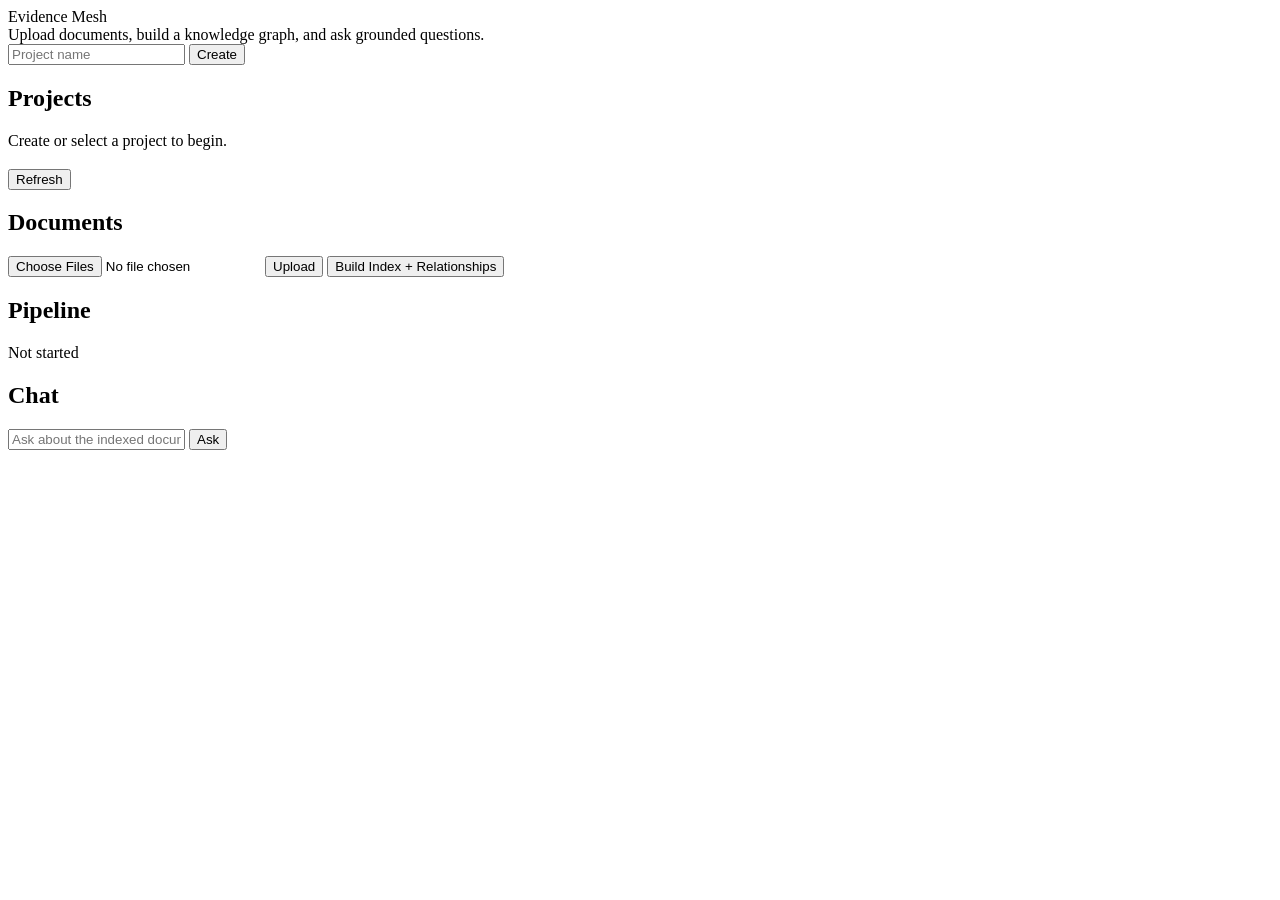
==== core_rag_app/frontend/index.html @ e12eeb80 "Add PBQ playbook context caching" ====
﻿<!doctype html>
<html lang="en">
  <head>
    <meta charset="utf-8" />
    <meta name="viewport" content="width=device-width, initial-scale=1" />
    <title>Evidence Mesh</title>
    <link rel="stylesheet" href="/static/styles.css" />
  </head>
  <body>
    <main class="shell">
      <header class="topbar">
        <div>
          <div class="brand">Evidence Mesh</div>
          <div class="subtitle">Upload documents, build a knowledge graph, and ask grounded questions.</div>
        </div>
        <form id="project-form" class="new-project">
          <input id="project-name" type="text" placeholder="Project name" />
          <button type="submit">Create</button>
        </form>
      </header>

      <section class="layout">
        <aside class="panel">
          <h2>Projects</h2>
          <div id="projects" class="project-list"></div>
        </aside>

        <section class="workspace">
          <div id="empty-state" class="empty">
            Create or select a project to begin.
          </div>

          <div id="project-view" class="hidden">
            <div class="project-head">
              <div>
                <h1 id="active-title"></h1>
                <div id="active-stats" class="muted"></div>
              </div>
              <button id="refresh" type="button">Refresh</button>
            </div>

            <section class="panel">
              <h2>Documents</h2>
              <form id="upload-form" class="upload">
                <input id="files" type="file" multiple />
                <button type="submit">Upload</button>
                <button id="build-index" type="button">Build Index + Relationships</button>
              </form>
              <div id="documents" class="documents"></div>
            </section>

            <section class="panel">
              <h2>Pipeline</h2>
              <div id="progress-label" class="status">Not started</div>
              <div class="bar"><div id="progress-bar"></div></div>
              <pre id="progress-json"></pre>
            </section>

            <section class="panel chat-panel">
              <h2>Chat</h2>
              <div id="chat-log" class="chat-log"></div>
              <form id="chat-form" class="chat-form">
                <input id="question" type="text" placeholder="Ask about the indexed documents" />
                <button type="submit">Ask</button>
              </form>
            </section>
          </div>
        </section>
      </section>
    </main>
    <script src="/static/app.js"></script>
  </body>
</html>
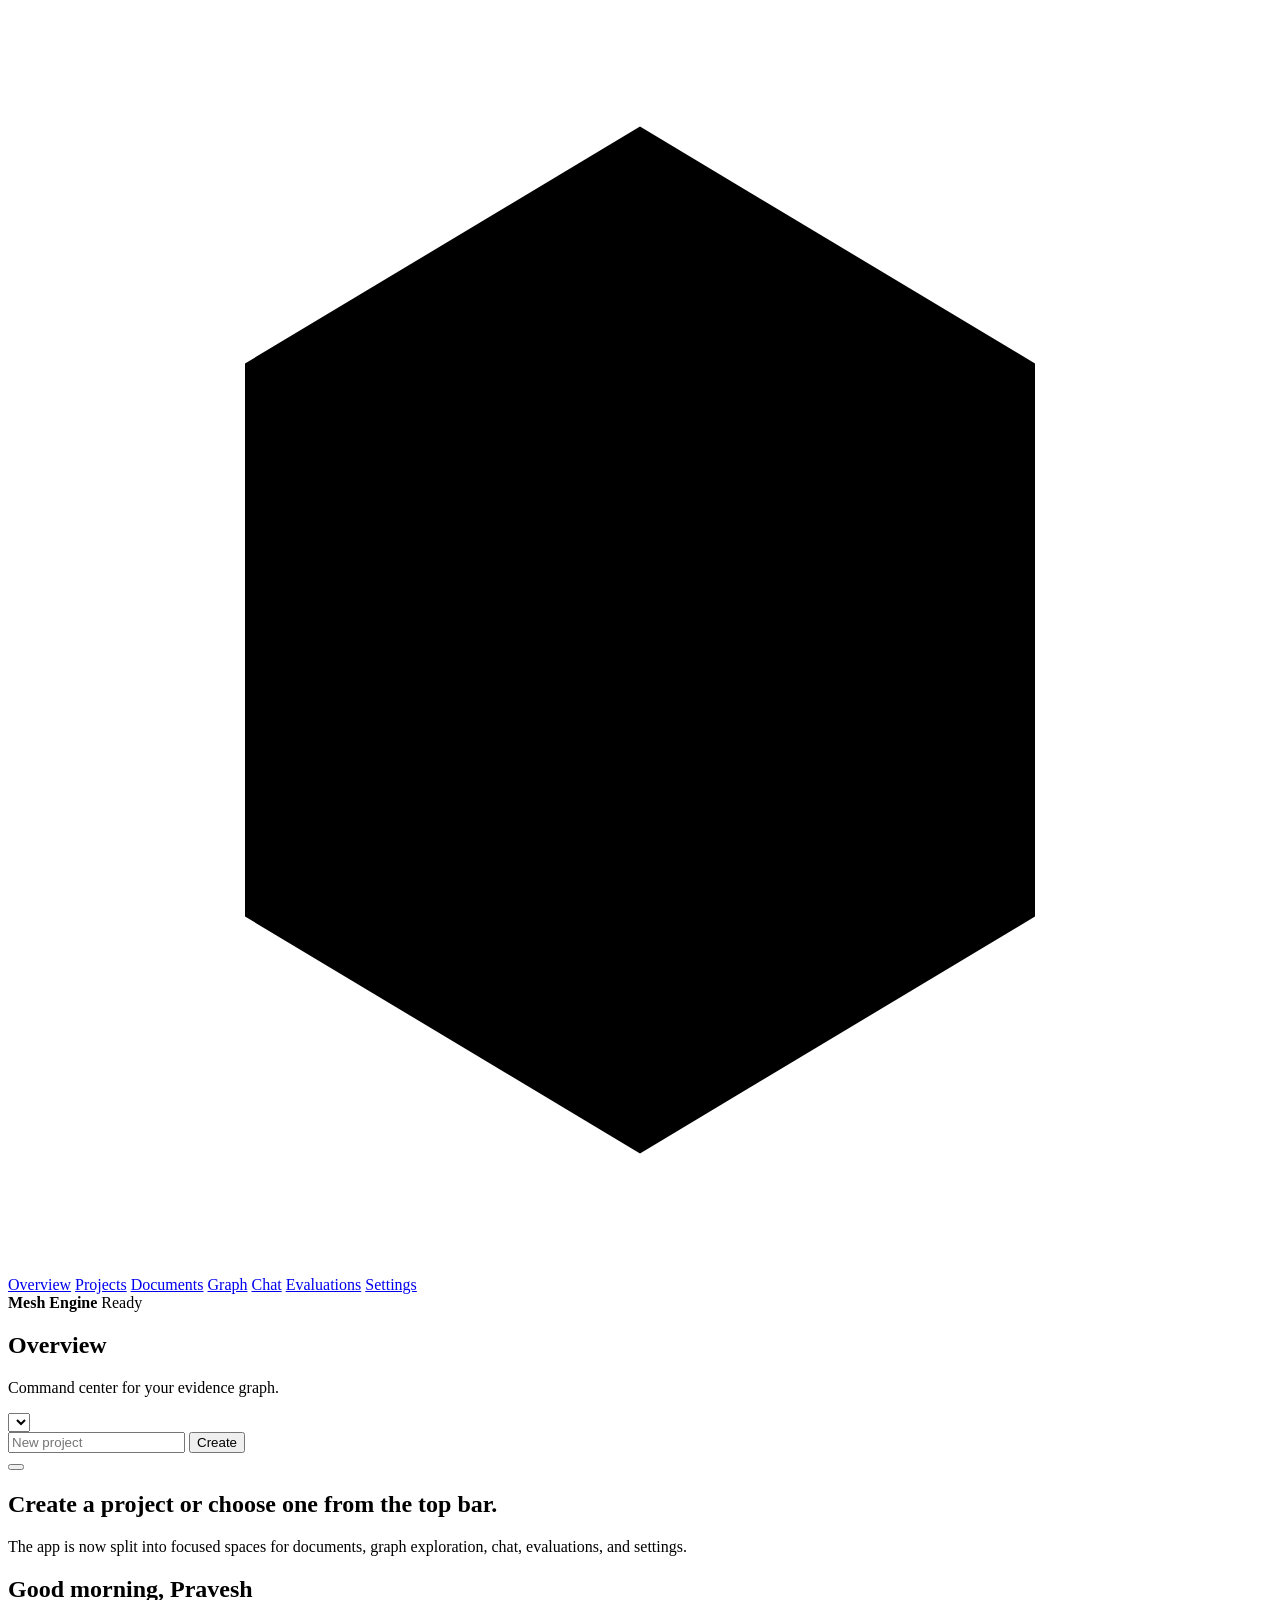
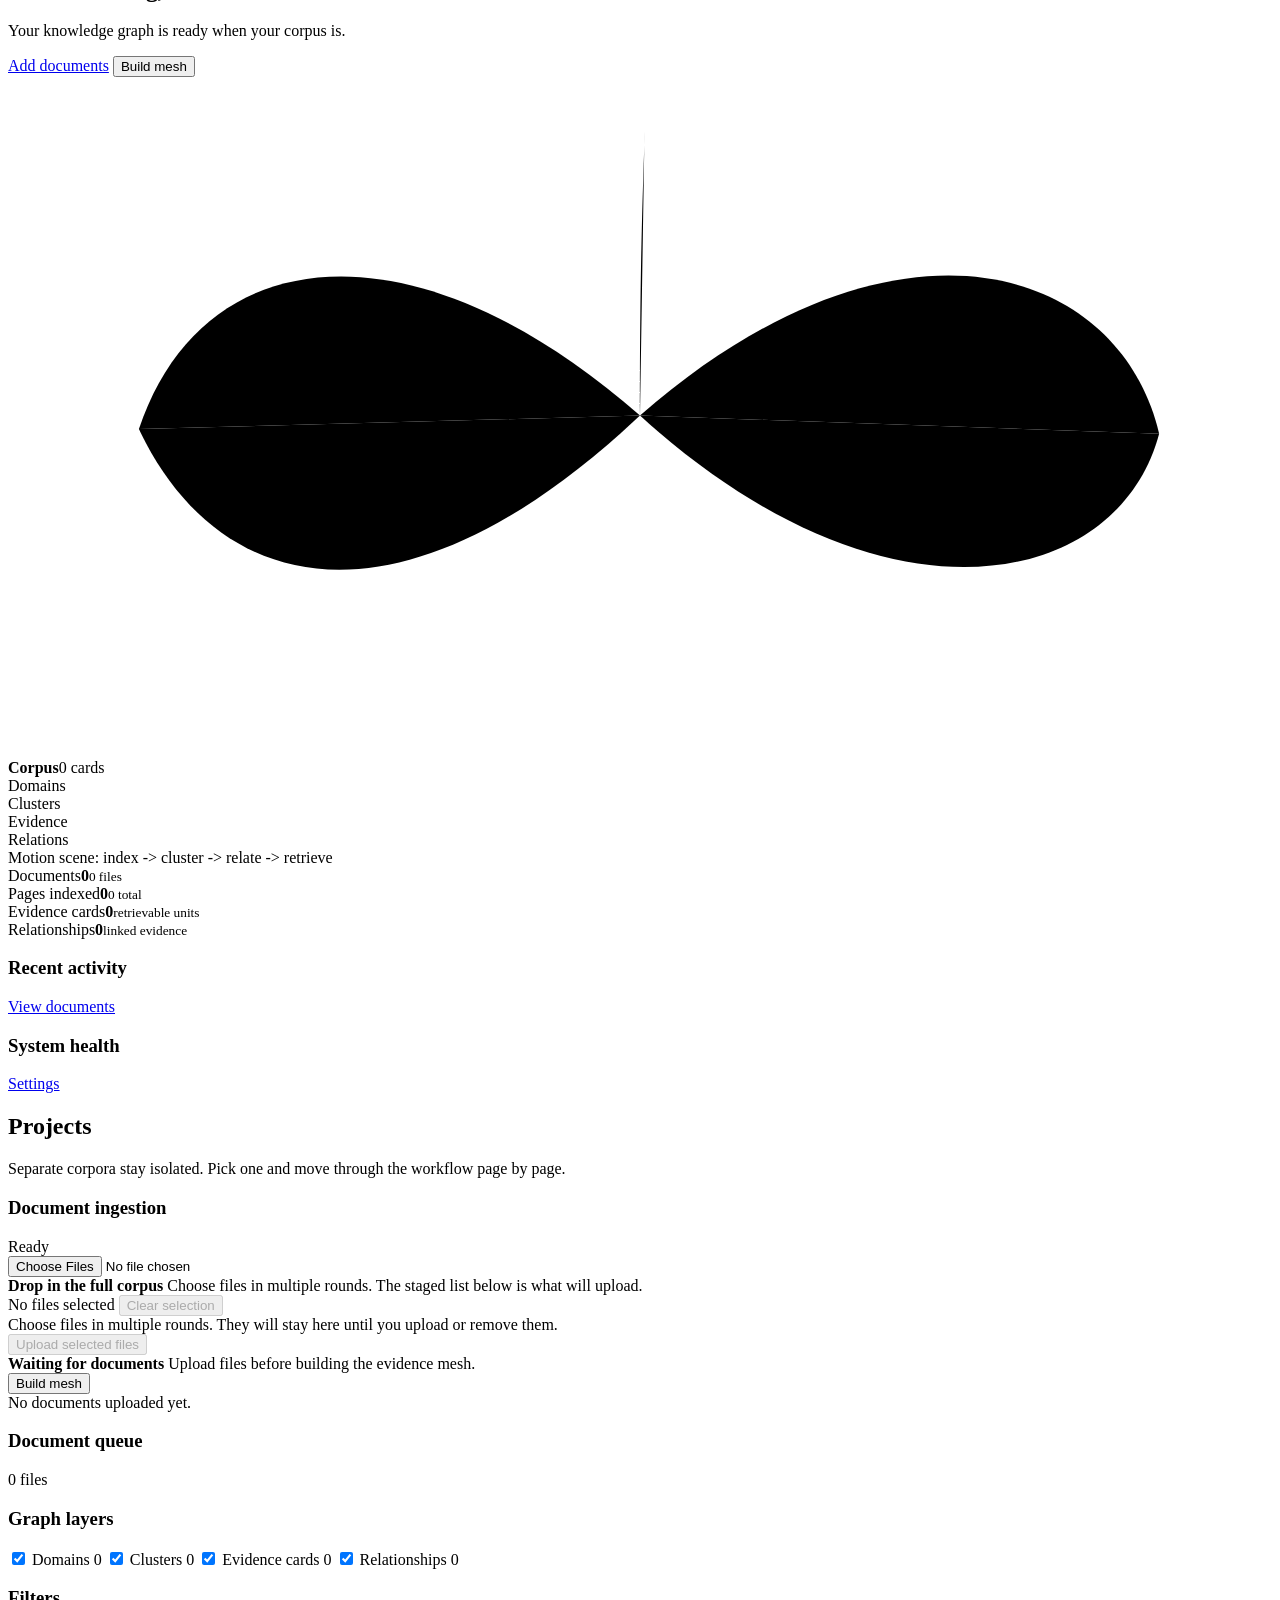
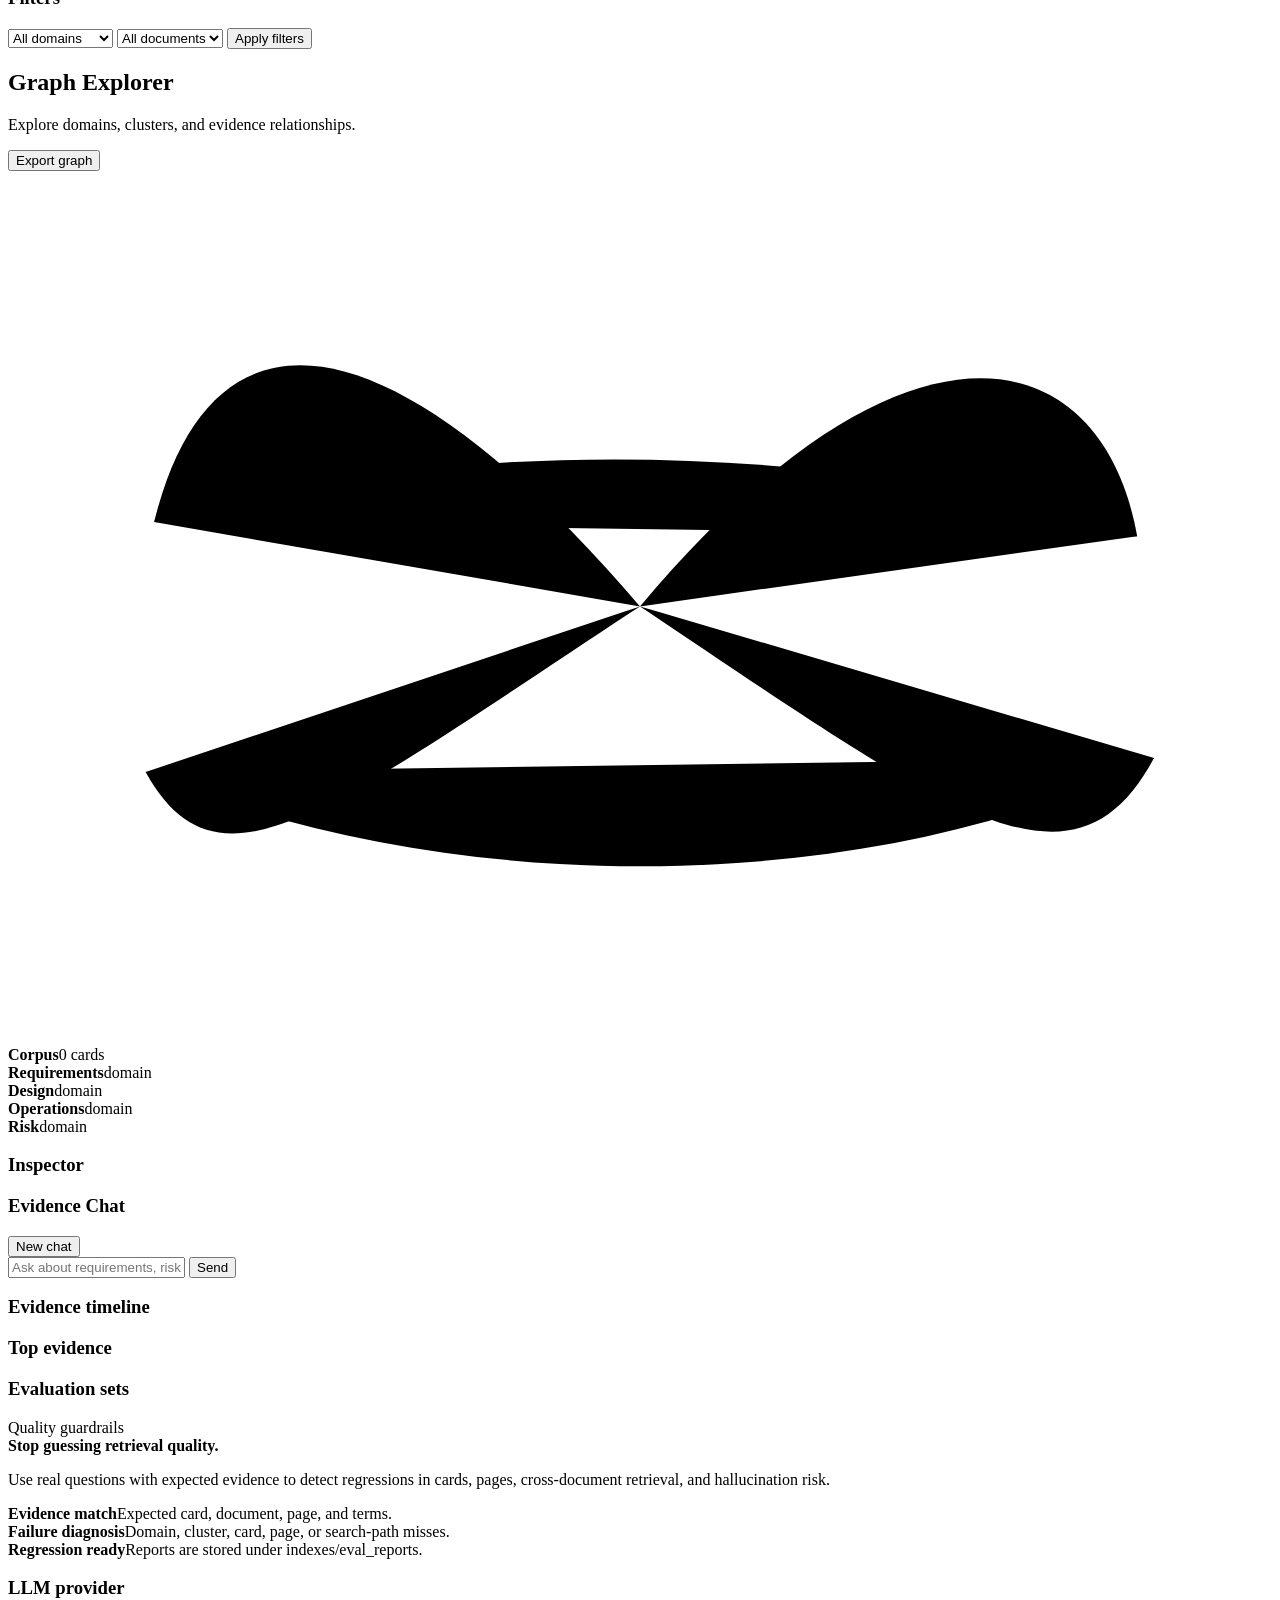
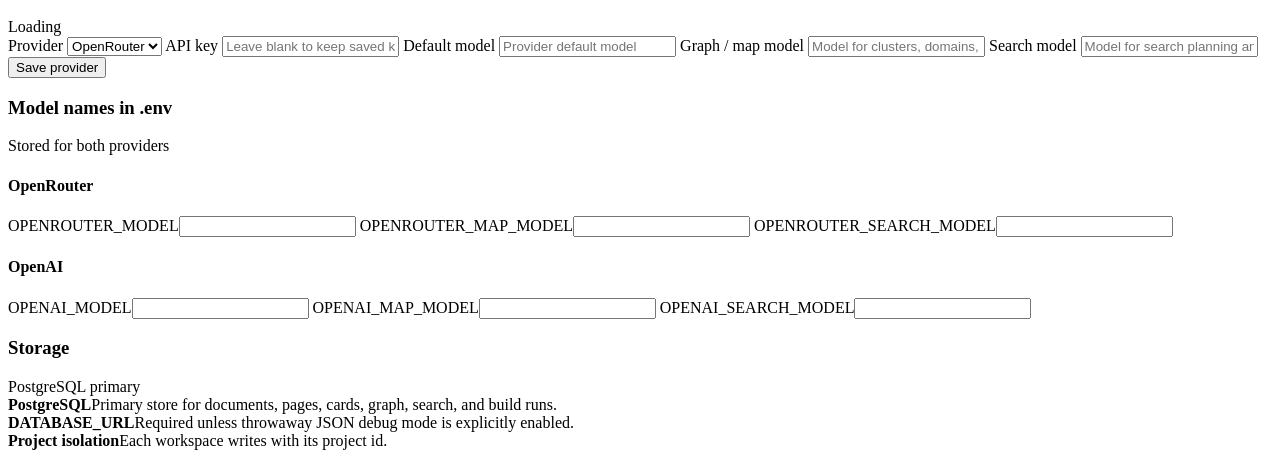
==== commit 295d685e: "Add core RAG application" ====
--- a/core_rag_app/frontend/index.html
+++ b/core_rag_app/frontend/index.html
@@ -1,75 +1,301 @@
-﻿<!doctype html>
+<!doctype html>
 <html lang="en">
   <head>
     <meta charset="utf-8" />
     <meta name="viewport" content="width=device-width, initial-scale=1" />
     <title>Evidence Mesh</title>
-    <link rel="stylesheet" href="/static/styles.css" />
+    <link rel="stylesheet" href="/static/styles.css?v=evidence-mesh-pages-4" />
   </head>
   <body>
-    <main class="shell">
-      <header class="topbar">
-        <div>
-          <div class="brand">Evidence Mesh</div>
-          <div class="subtitle">Upload documents, build a knowledge graph, and ask grounded questions.</div>
+    <main class="app">
+      <aside class="side">
+        <a class="logo" href="#/overview" aria-label="Evidence Mesh overview">
+          <svg viewBox="0 0 64 64" aria-hidden="true">
+            <path d="M32 6 52 18v28L32 58 12 46V18L32 6Z"></path>
+            <path d="M32 6v22m20-10-20 10m-20-10 20 10m0 0v30m0-30L12 46m20-18 20 18"></path>
+          </svg>
+        </a>
+        <nav id="nav" class="nav" aria-label="Main navigation">
+          <a href="#/overview" data-route="overview" class="active"><span data-icon="home"></span>Overview</a>
+          <a href="#/projects" data-route="projects"><span data-icon="folder"></span>Projects</a>
+          <a href="#/documents" data-route="documents"><span data-icon="doc"></span>Documents</a>
+          <a href="#/graph" data-route="graph"><span data-icon="graph"></span>Graph</a>
+          <a href="#/chat" data-route="chat"><span data-icon="chat"></span>Chat</a>
+          <a href="#/evaluations" data-route="evaluations"><span data-icon="eval"></span>Evaluations</a>
+          <a href="#/settings" data-route="settings"><span data-icon="settings"></span>Settings</a>
+        </nav>
+        <div class="side-foot">
+          <div class="status-dot"></div>
+          <div>
+            <strong>Mesh Engine</strong>
+            <span id="engine-status">Ready</span>
+          </div>
         </div>
-        <form id="project-form" class="new-project">
-          <input id="project-name" type="text" placeholder="Project name" />
-          <button type="submit">Create</button>
-        </form>
-      </header>
-
-      <section class="layout">
-        <aside class="panel">
-          <h2>Projects</h2>
-          <div id="projects" class="project-list"></div>
-        </aside>
-
-        <section class="workspace">
-          <div id="empty-state" class="empty">
-            Create or select a project to begin.
+      </aside>
+
+      <section class="main">
+        <header class="topbar">
+          <div>
+            <h1 id="page-title">Overview</h1>
+            <p id="page-subtitle">Command center for your evidence graph.</p>
           </div>
-
-          <div id="project-view" class="hidden">
-            <div class="project-head">
-              <div>
-                <h1 id="active-title"></h1>
-                <div id="active-stats" class="muted"></div>
+          <div class="top-actions">
+            <select id="project-select" aria-label="Select project"></select>
+            <form id="project-form" class="quick-create">
+              <input id="project-name" type="text" placeholder="New project" />
+              <button type="submit">Create</button>
+            </form>
+            <button id="refresh" class="icon-button" type="button" title="Refresh">
+              <span data-icon="refresh"></span>
+            </button>
+          </div>
+        </header>
+
+        <section id="empty-state" class="page empty-page">
+          <div class="empty-orbit">
+            <div class="empty-core"></div>
+            <i></i><i></i><i></i><i></i><i></i>
+          </div>
+          <h2>Create a project or choose one from the top bar.</h2>
+          <p>The app is now split into focused spaces for documents, graph exploration, chat, evaluations, and settings.</p>
+        </section>
+
+        <div id="project-view" class="hidden">
+          <section id="route-overview" class="page active-page">
+            <div class="hero-layout">
+              <div class="hero-copy">
+                <h2>Good morning, Pravesh</h2>
+                <p id="overview-copy">Your knowledge graph is ready when your corpus is.</p>
+                <div class="hero-actions">
+                  <a class="primary-link" href="#/documents">Add documents</a>
+                  <button id="build-index-overview" type="button">Build mesh</button>
+                </div>
               </div>
-              <button id="refresh" type="button">Refresh</button>
-            </div>
-
-            <section class="panel">
-              <h2>Documents</h2>
-              <form id="upload-form" class="upload">
-                <input id="files" type="file" multiple />
-                <button type="submit">Upload</button>
-                <button id="build-index" type="button">Build Index + Relationships</button>
-              </form>
-              <div id="documents" class="documents"></div>
-            </section>
-
-            <section class="panel">
-              <h2>Pipeline</h2>
-              <div id="progress-label" class="status">Not started</div>
-              <div class="bar"><div id="progress-bar"></div></div>
-              <pre id="progress-json"></pre>
-            </section>
-
-            <section class="panel chat-panel">
-              <h2>Chat</h2>
-              <div id="chat-log" class="chat-log"></div>
-              <form id="chat-form" class="chat-form">
-                <input id="question" type="text" placeholder="Ask about the indexed documents" />
-                <button type="submit">Ask</button>
-              </form>
-            </section>
-          </div>
-        </section>
+              <div class="remotion-card">
+                <div class="scene-stage" aria-label="Animated evidence mesh preview">
+                  <svg viewBox="0 0 560 300" aria-hidden="true">
+                    <path class="scene-line l1" d="M280 150 C180 62 86 72 58 156"></path>
+                    <path class="scene-line l2" d="M280 150 C392 52 492 82 510 158"></path>
+                    <path class="scene-line l3" d="M280 150 C176 248 94 232 58 156"></path>
+                    <path class="scene-line l4" d="M280 150 C390 250 492 226 510 158"></path>
+                    <path class="scene-line l5" d="M280 150 C280 64 282 38 282 24"></path>
+                  </svg>
+                  <div class="scene-node center-node"><strong id="scene-project">Corpus</strong><span id="scene-cards">0 cards</span></div>
+                  <div class="scene-node s1">Domains</div>
+                  <div class="scene-node s2">Clusters</div>
+                  <div class="scene-node s3">Evidence</div>
+                  <div class="scene-node s4">Relations</div>
+                  <div class="scene-caption">Motion scene: index -> cluster -> relate -> retrieve</div>
+                </div>
+              </div>
+            </div>
+            <div class="stat-row">
+              <article><span>Documents</span><strong id="metric-docs">0</strong><small id="document-count-pill">0 files</small></article>
+              <article><span>Pages indexed</span><strong id="metric-pages">0</strong><small id="metric-page-total">0 total</small></article>
+              <article><span>Evidence cards</span><strong id="metric-cards">0</strong><small>retrievable units</small></article>
+              <article><span>Relationships</span><strong id="metric-relationships">0</strong><small>linked evidence</small></article>
+            </div>
+            <div class="overview-grid">
+              <section class="panel">
+                <div class="panel-head"><h3>Recent activity</h3><a href="#/documents">View documents</a></div>
+                <div id="activity-list" class="activity-list"></div>
+              </section>
+              <section class="panel">
+                <div class="panel-head"><h3>System health</h3><a href="#/settings">Settings</a></div>
+                <div id="health-list" class="health-list"></div>
+              </section>
+            </div>
+          </section>
+
+          <section id="route-projects" class="page">
+            <div class="section-shell">
+              <div class="section-intro"><h2>Projects</h2><p>Separate corpora stay isolated. Pick one and move through the workflow page by page.</p></div>
+              <div id="project-grid" class="project-grid"></div>
+            </div>
+          </section>
+
+          <section id="route-documents" class="page">
+            <div class="documents-page">
+              <section class="panel ingest-panel">
+                <div class="panel-head"><h3>Document ingestion</h3><span id="upload-stage">Ready</span></div>
+                <form id="upload-form" class="dropzone">
+                  <input id="files" type="file" multiple />
+                  <div>
+                    <strong>Drop in the full corpus</strong>
+                    <span>Choose files in multiple rounds. The staged list below is what will upload.</span>
+                  </div>
+                  <div class="staged-head">
+                    <span id="staged-upload-count">No files selected</span>
+                    <button id="clear-staged-files" type="button" disabled>Clear selection</button>
+                  </div>
+                  <div id="staged-upload-list" class="staged-upload-list">
+                    <div class="staged-empty">Choose files in multiple rounds. They will stay here until you upload or remove them.</div>
+                  </div>
+                  <button id="upload-submit" type="submit" disabled>Upload selected files</button>
+                </form>
+                <div class="build-line">
+                  <div>
+                    <strong id="status-title">Waiting for documents</strong>
+                    <span id="engine-detail">Upload files before building the evidence mesh.</span>
+                  </div>
+                  <button id="build-index" type="button">Build mesh</button>
+                </div>
+                <div class="progress-track"><div id="progress-bar"></div></div>
+                <div id="progress-label" class="progress-label">No documents uploaded yet.</div>
+              </section>
+              <section class="panel">
+                <div class="panel-head"><h3>Document queue</h3><span id="queue-count">0 files</span></div>
+                <div id="documents-list" class="document-list"></div>
+              </section>
+            </div>
+          </section>
+
+          <section id="route-graph" class="page">
+            <div class="graph-page">
+              <aside class="panel graph-controls">
+                <h3>Graph layers</h3>
+                <label><input type="checkbox" checked /> Domains <span id="metric-domains">0</span></label>
+                <label><input type="checkbox" checked /> Clusters <span id="metric-clusters">0</span></label>
+                <label><input type="checkbox" checked /> Evidence cards <span id="graph-card-count">0</span></label>
+                <label><input type="checkbox" checked /> Relationships <span id="graph-relation-count">0</span></label>
+                <h3>Filters</h3>
+                <select><option>All domains</option><option>Requirements</option><option>Operations</option></select>
+                <select><option>All documents</option></select>
+                <button type="button">Apply filters</button>
+              </aside>
+              <section class="graph-canvas panel">
+                <div class="canvas-toolbar">
+                  <div><h2>Graph Explorer</h2><p>Explore domains, clusters, and evidence relationships.</p></div>
+                  <button type="button">Export graph</button>
+                </div>
+                <div class="force-graph" aria-label="Evidence graph visualization">
+                  <svg viewBox="0 0 900 620" preserveAspectRatio="none">
+                    <path d="M450 310 C260 88 142 96 104 250"></path>
+                    <path d="M450 310 C636 88 778 116 804 260"></path>
+                    <path d="M450 310 C228 456 150 522 98 428"></path>
+                    <path d="M450 310 C668 456 758 526 816 418"></path>
+                    <path d="M450 310 C450 142 450 82 450 42"></path>
+                    <path d="M450 310 C450 478 450 546 450 580"></path>
+                    <path d="M104 250 C298 188 596 190 804 260"></path>
+                    <path d="M98 428 C312 520 616 518 816 418"></path>
+                  </svg>
+                  <div class="graph-node root"><strong id="graph-root-name">Corpus</strong><span id="graph-root-sub">0 cards</span></div>
+                  <div class="graph-node g1"><strong>Requirements</strong><span>domain</span></div>
+                  <div class="graph-node g2"><strong>Design</strong><span>domain</span></div>
+                  <div class="graph-node g3"><strong>Operations</strong><span>domain</span></div>
+                  <div class="graph-node g4"><strong>Risk</strong><span>domain</span></div>
+                  <div class="spark sp1"></div><div class="spark sp2"></div><div class="spark sp3"></div><div class="spark sp4"></div><div class="spark sp5"></div>
+                </div>
+              </section>
+              <aside class="panel inspector">
+                <h3>Inspector</h3>
+                <div id="graph-inspector"></div>
+              </aside>
+            </div>
+          </section>
+
+          <section id="route-chat" class="page">
+            <div class="chat-page">
+              <section class="chat-column panel">
+                <div class="panel-head"><h3>Evidence Chat</h3><button id="new-chat" type="button">New chat</button></div>
+                <div id="chat-log" class="chat-log"></div>
+                <form id="chat-form" class="chat-form">
+                  <input id="question" type="text" placeholder="Ask about requirements, risks, conflicts, missing data..." />
+                  <button type="submit">Send</button>
+                </form>
+              </section>
+              <aside class="panel evidence-side">
+                <h3>Evidence timeline</h3>
+                <div id="evidence-timeline" class="timeline"></div>
+                <h3>Top evidence</h3>
+                <div id="top-evidence" class="source-grid"></div>
+              </aside>
+            </div>
+          </section>
+
+          <section id="route-evaluations" class="page">
+            <div class="eval-page">
+              <section class="panel">
+                <div class="panel-head"><h3>Evaluation sets</h3><span>Quality guardrails</span></div>
+                <div class="eval-hero">
+                  <strong>Stop guessing retrieval quality.</strong>
+                  <p>Use real questions with expected evidence to detect regressions in cards, pages, cross-document retrieval, and hallucination risk.</p>
+                </div>
+                <div class="eval-grid">
+                  <article><strong>Evidence match</strong><span>Expected card, document, page, and terms.</span></article>
+                  <article><strong>Failure diagnosis</strong><span>Domain, cluster, card, page, or search-path misses.</span></article>
+                  <article><strong>Regression ready</strong><span>Reports are stored under indexes/eval_reports.</span></article>
+                </div>
+              </section>
+            </div>
+          </section>
+
+          <section id="route-settings" class="page">
+            <div class="settings-page">
+              <section class="panel">
+                <div class="panel-head"><h3>LLM provider</h3><span id="llm-key-state">Loading</span></div>
+                <form id="llm-settings-form" class="settings-form">
+                  <label>
+                    <span>Provider</span>
+                    <select id="llm-provider">
+                      <option value="openrouter">OpenRouter</option>
+                      <option value="openai">OpenAI</option>
+                    </select>
+                  </label>
+                  <label>
+                    <span>API key</span>
+                    <input id="llm-api-key" type="password" autocomplete="off" placeholder="Leave blank to keep saved key" />
+                  </label>
+                  <label>
+                    <span>Default model</span>
+                    <input id="llm-model" type="text" placeholder="Provider default model" />
+                  </label>
+                  <label>
+                    <span>Graph / map model</span>
+                    <input id="llm-map-model" type="text" placeholder="Model for clusters, domains, relationships" />
+                  </label>
+                  <label>
+                    <span>Search model</span>
+                    <input id="llm-search-model" type="text" placeholder="Model for search planning and reranking" />
+                  </label>
+                  <div class="settings-actions">
+                    <button type="submit">Save provider</button>
+                    <span id="settings-save-state"></span>
+                  </div>
+                </form>
+              </section>
+
+              <section class="panel">
+                <div class="panel-head"><h3>Model names in .env</h3><span>Stored for both providers</span></div>
+                <div class="model-grid">
+                  <div>
+                    <h4>OpenRouter</h4>
+                    <label><span>OPENROUTER_MODEL</span><input id="openrouter-model" type="text" /></label>
+                    <label><span>OPENROUTER_MAP_MODEL</span><input id="openrouter-map-model" type="text" /></label>
+                    <label><span>OPENROUTER_SEARCH_MODEL</span><input id="openrouter-search-model" type="text" /></label>
+                  </div>
+                  <div>
+                    <h4>OpenAI</h4>
+                    <label><span>OPENAI_MODEL</span><input id="openai-model" type="text" /></label>
+                    <label><span>OPENAI_MAP_MODEL</span><input id="openai-map-model" type="text" /></label>
+                    <label><span>OPENAI_SEARCH_MODEL</span><input id="openai-search-model" type="text" /></label>
+                  </div>
+                </div>
+              </section>
+
+              <section class="panel">
+                <div class="panel-head"><h3>Storage</h3><span>PostgreSQL primary</span></div>
+                <div class="settings-list">
+                  <div><strong>PostgreSQL</strong><span>Primary store for documents, pages, cards, graph, search, and build runs.</span></div>
+                  <div><strong>DATABASE_URL</strong><span>Required unless throwaway JSON debug mode is explicitly enabled.</span></div>
+                  <div><strong>Project isolation</strong><span>Each workspace writes with its project id.</span></div>
+                </div>
+              </section>
+            </div>
+          </section>
+        </div>
       </section>
     </main>
-    <script src="/static/app.js"></script>
+    <script src="/static/app.js?v=evidence-mesh-agentic-chat-1"></script>
   </body>
 </html>
-
-
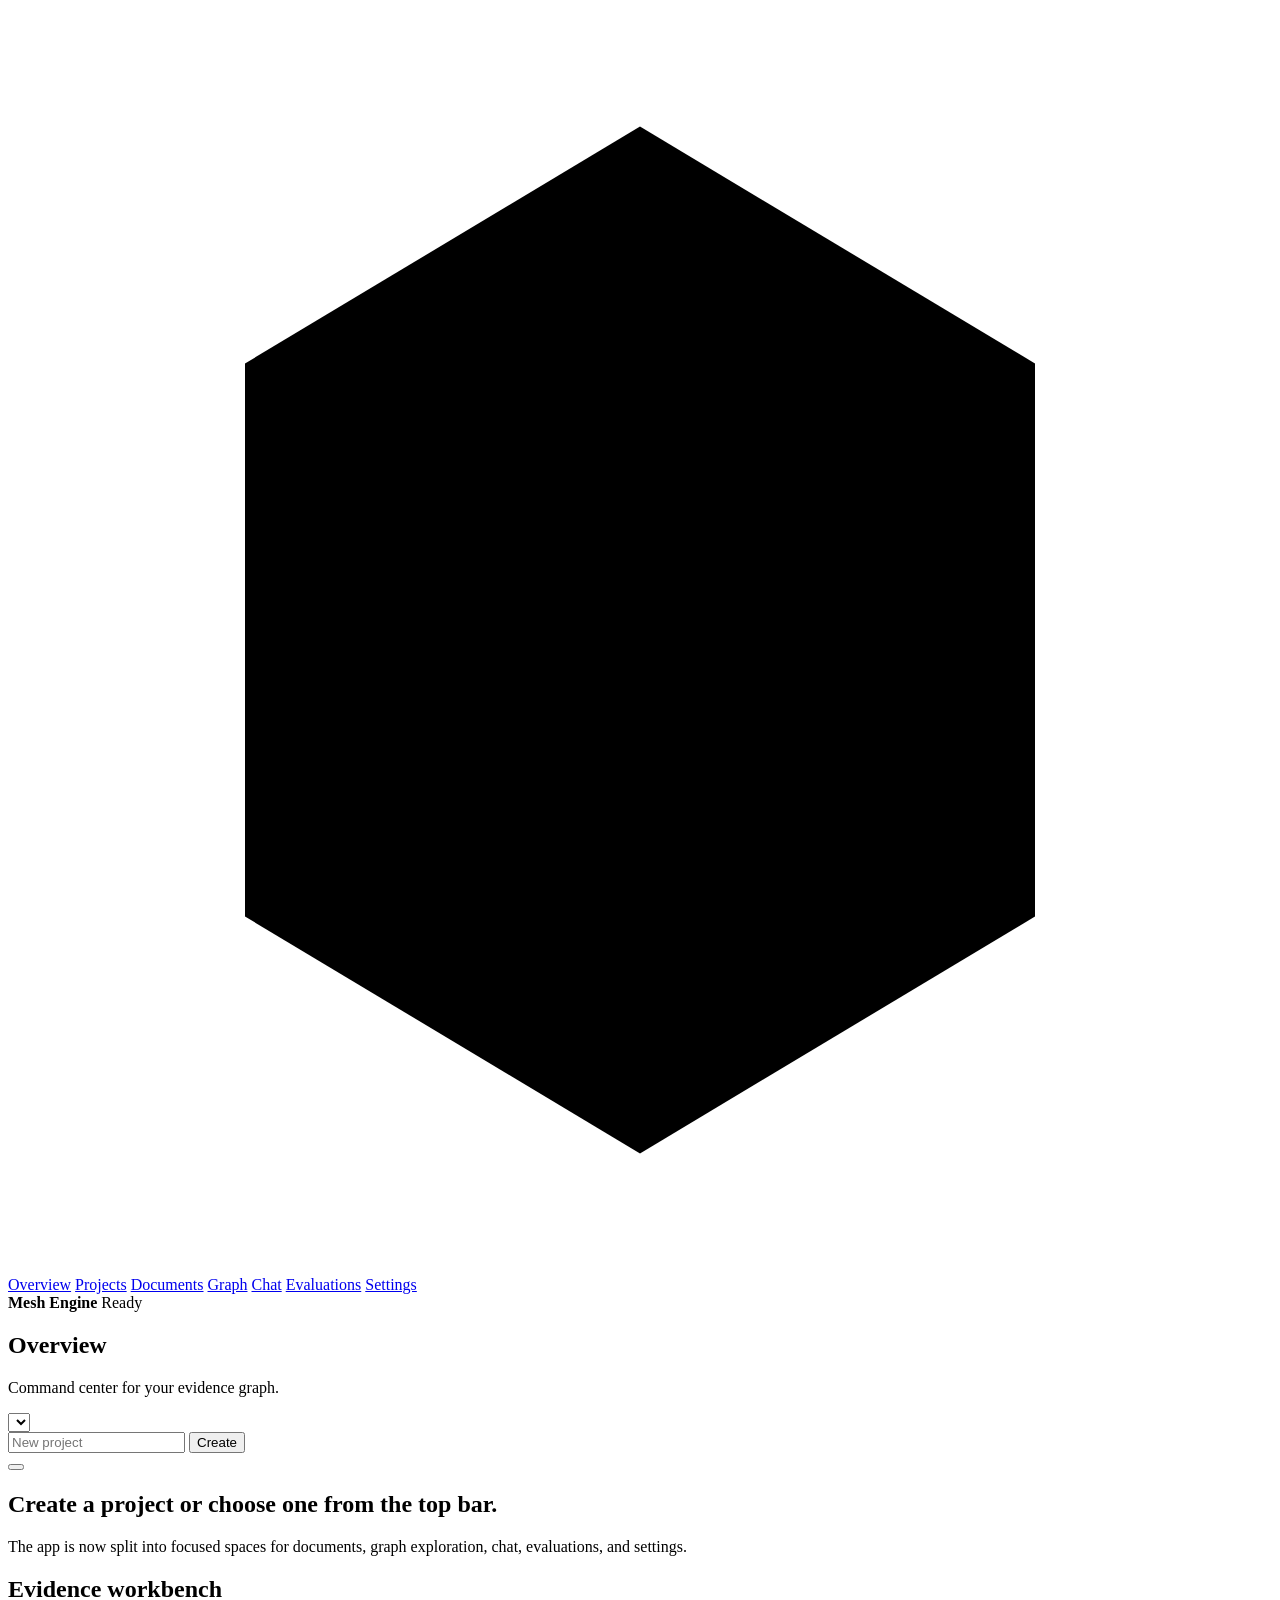
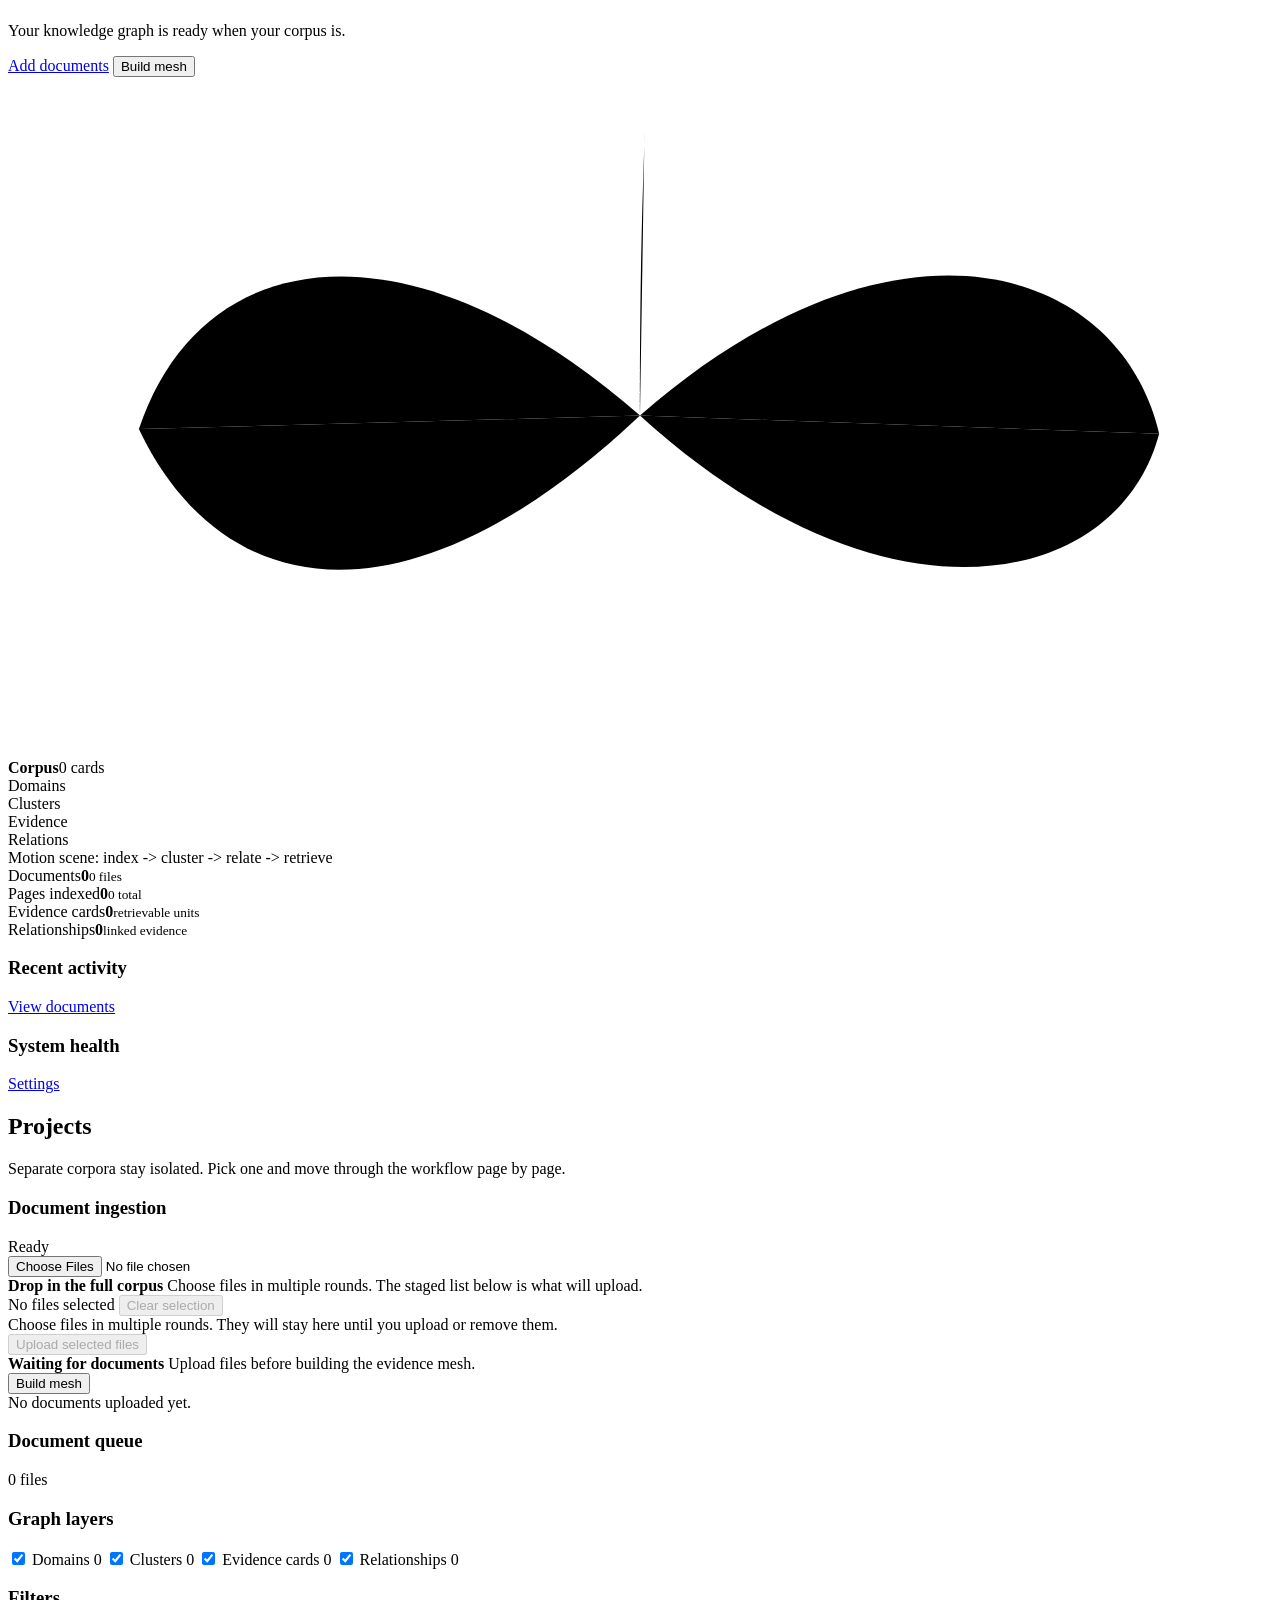
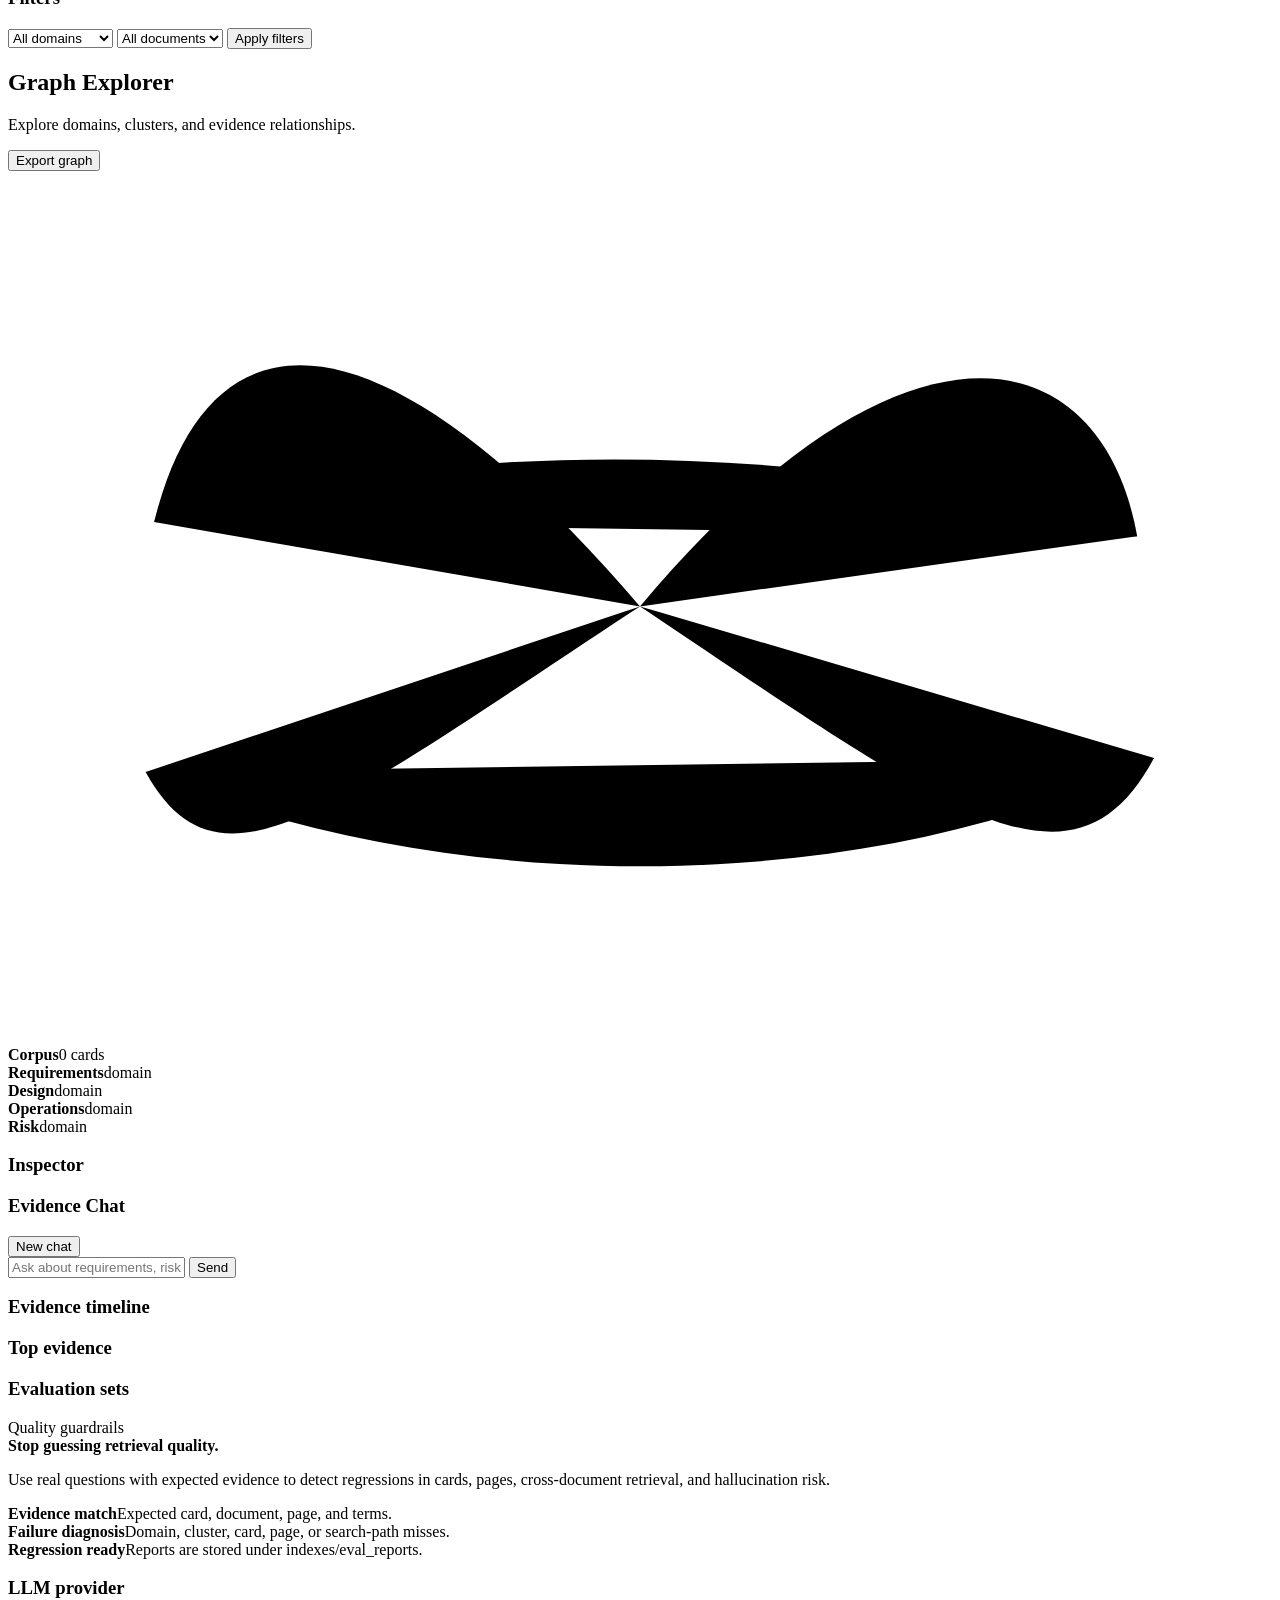
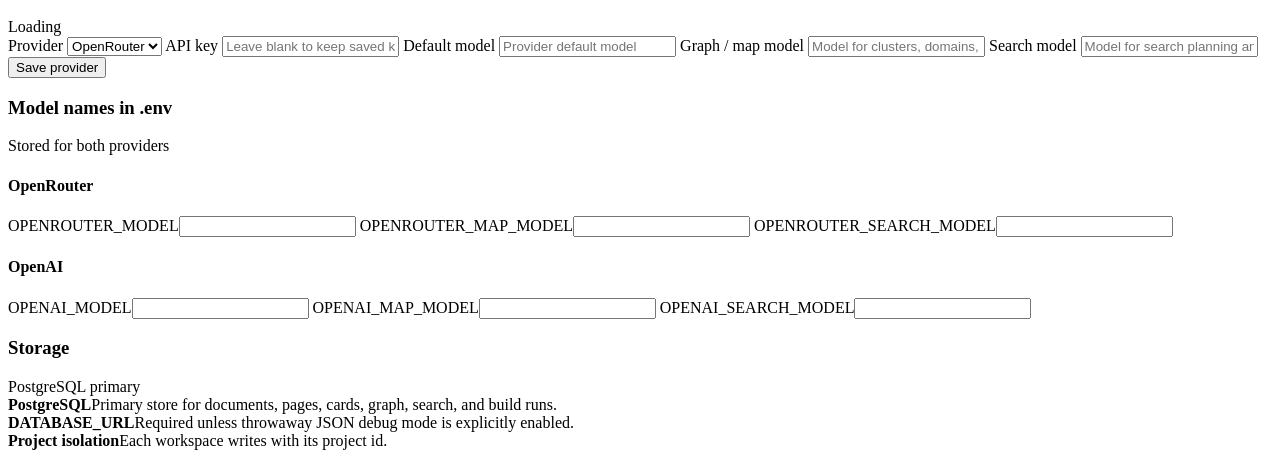
==== commit 1151562f: "Prepare Evidence Mesh for public release" ====
--- a/core_rag_app/frontend/index.html
+++ b/core_rag_app/frontend/index.html
@@ -64,7 +64,7 @@
           <section id="route-overview" class="page active-page">
             <div class="hero-layout">
               <div class="hero-copy">
-                <h2>Good morning, Pravesh</h2>
+                <h2>Evidence workbench</h2>
                 <p id="overview-copy">Your knowledge graph is ready when your corpus is.</p>
                 <div class="hero-actions">
                   <a class="primary-link" href="#/documents">Add documents</a>
